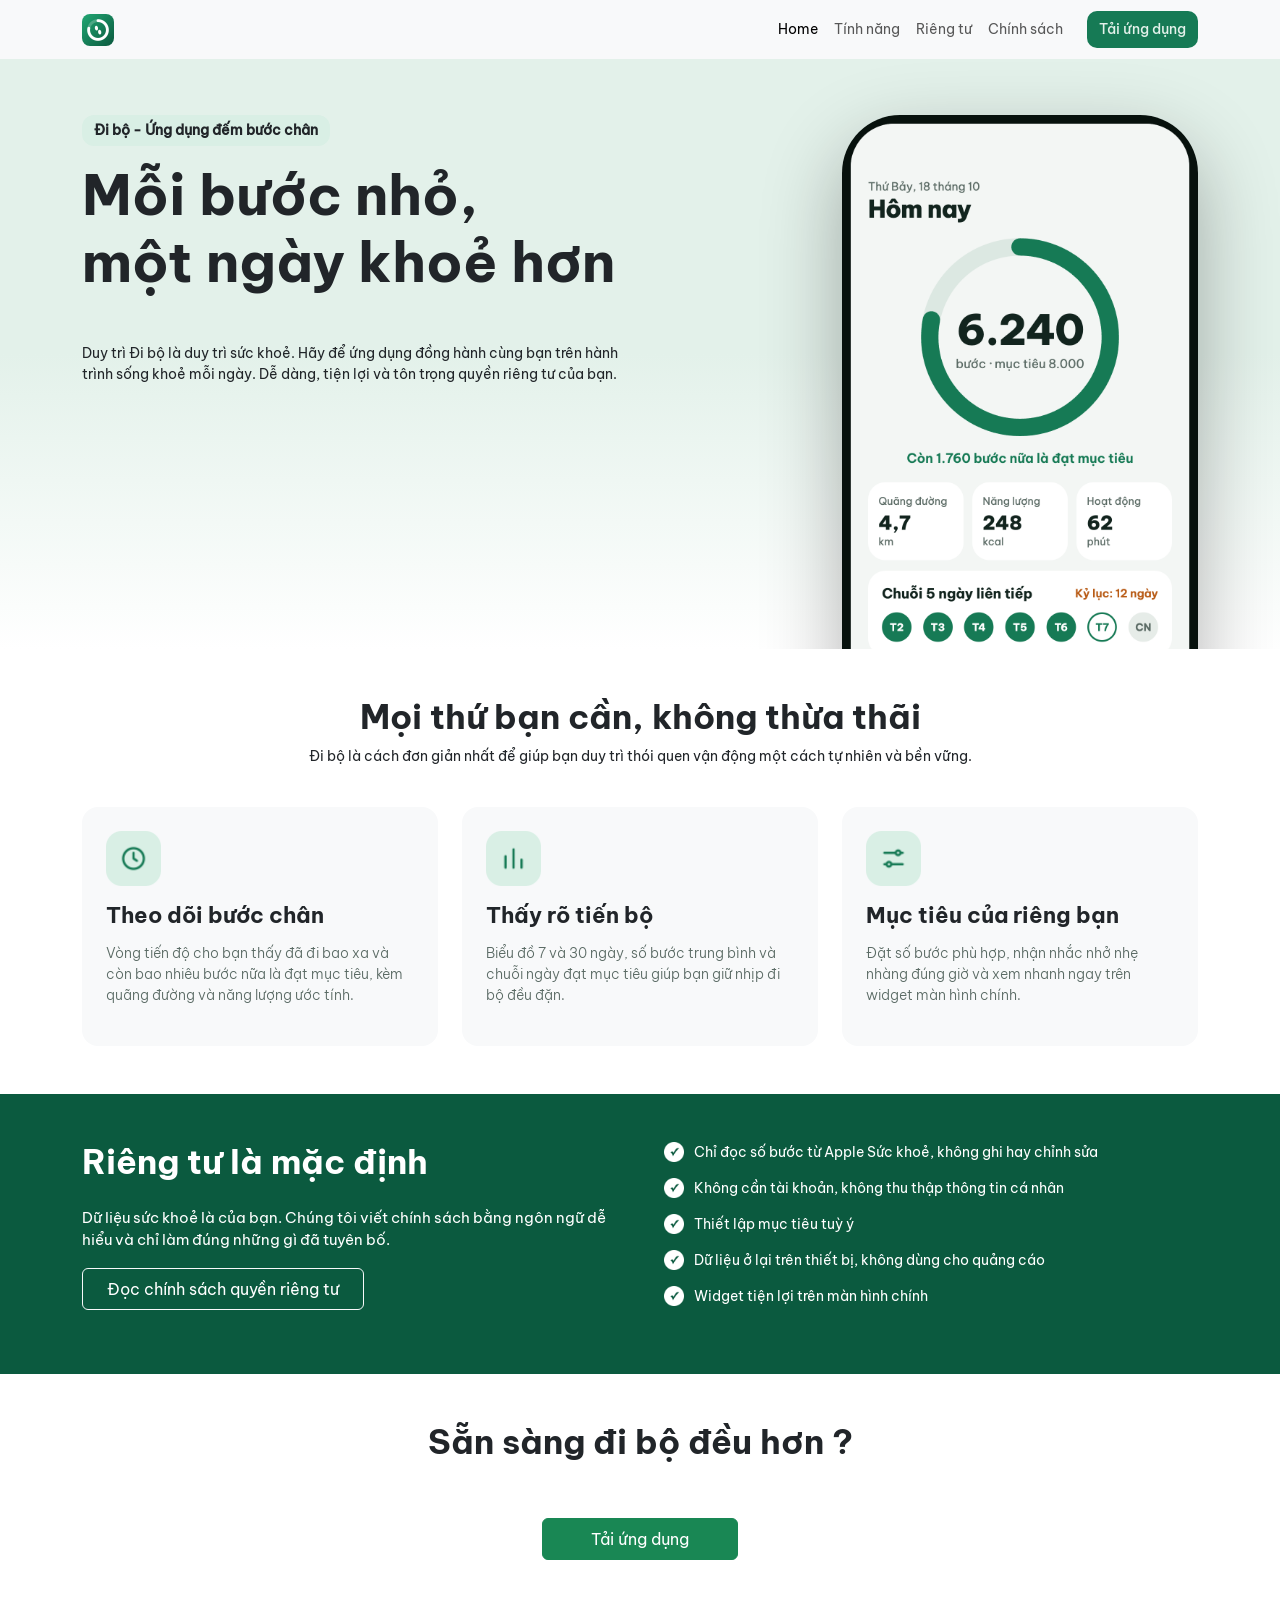
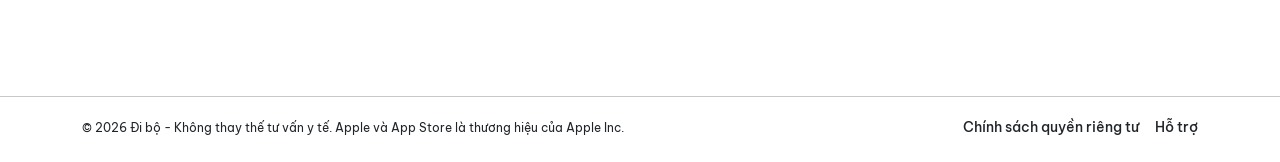
==== index.html @ ef37275b "home page" ====
<!DOCTYPE html>
<html lang="en">

<head>
  <meta charset="UTF-8">
  <meta name="viewport" content="width=device-width, initial-scale=1.0">
  <title>Đi bộ</title>

  <link href="https://cdn.jsdelivr.net/npm/bootstrap@5.3.8/dist/css/bootstrap.min.css" rel="stylesheet"
    integrity="sha384-sRIl4kxILFvY47J16cr9ZwB07vP4J8+LH7qKQnuqkuIAvNWLzeN8tE5YBujZqJLB" crossorigin="anonymous" />
  <link href="assets/css/style.css" rel="stylesheet" type="text/css" />
  <link rel="icon" type="image/x-icon" href="assets/images/dibo-logo.png">

</head>

<body>
  <header>
    <nav class="navbar navbar-expand-lg bg-body-tertiary">
      <div class="container">
        <a class="navbar-brand" href="index.html" title="Trang chủ">
          <img src="assets/images/dibo-logo.png" class="img-fluid logo" alt="Trang chủ" />
        </a>
        <button class="navbar-toggler" type="button" data-bs-toggle="collapse" data-bs-target="#navbarSupportedContent"
          aria-controls="navbarSupportedContent" aria-expanded="false" aria-label="Toggle navigation">
          <span class="navbar-toggler-icon"></span>
        </button>
        <div class="collapse navbar-collapse" id="navbarSupportedContent">
          <ul class="navbar-nav ms-auto mb-2 mb-lg-0">
            <li class="nav-item">
              <a class="nav-link active" aria-current="page" href="index.html">Home</a>
            </li>
            <li class="nav-item">
              <a class="nav-link" href="#">Tính năng</a>
            </li>
            <li class="nav-item">
              <a class="nav-link" href="#">Riêng tư</a>
            </li>
            <li class="nav-item">
              <a class="nav-link" href="privacy.html" title="Chính sách">Chính sách</a>
            </li>
          </ul>
          <div class="d-flex ms-3">
            <a href="#" class="download-mobile-app">Tải ứng dụng</a>
          </div>
        </div>
      </div>
    </nav>
  </header>
  <main class="home-page">
    <section class="hero-banner position-relative">
      <div class="container">
        <div class="row g-4">
          <div class="col-12 col-lg-8">
            <p class="caption"><strong>Đi bộ - Ứng dụng đếm bước chân</strong></p>
            <h1 class="title">
              <span class="d-block">Mỗi bước nhỏ,</span>
              một ngày khoẻ hơn
            </h1>
            <p class="description w-75">
              Duy trì Đi bộ là duy trì sức khoẻ. Hãy để ứng dụng đồng hành cùng bạn trên hành trình sống khoẻ mỗi ngày.
              Dễ dàng, tiện lợi và tôn trọng quyền riêng tư của bạn.
            </p>

          </div>
          <div class="col-12 col-lg-4">
            <div class="banner-image">
              <img src="assets/images/mobile-app-banner.png" class="img-fluid" />
            </div>
          </div>
        </div>
      </div>
    </section>
    <section class="app-utilities py-5">
      <div class="container">
        <div class="row">
          <div class="col-12 mb-4">
            <h2 class="section-title text-center">Mọi thứ bạn cần, không thừa thãi</h2>
            <p class="text-center">
              Đi bộ là cách đơn giản nhất để giúp bạn duy trì thói quen vận động một cách tự nhiên và bền vững.
            </p>
          </div>
        </div>
        <div class="row equal-height">
          <div class="col-12 col-lg-4">
            <div class="utility-item bg-light p-4 rounded-4">
              <div class="utility-icon mb-3">
                <img src="assets/images/follow-daily.png" height="55" class="img-fluid" alt="Follow daily" />
              </div>
              <h4 class="utility-title">Theo dõi bước chân</h4>
              <p class="utility-description">
                Vòng tiến độ cho bạn thấy đã đi bao xa và còn bao nhiêu bước nữa là đạt mục tiêu,
                kèm quãng đường và năng lượng ước tính.
              </p>
            </div>
          </div>
          <div class="col-12 col-lg-4">
            <div class="utility-item bg-light p-4 rounded-4">
              <div class="utility-icon mb-3">
                <img src="assets/images/in-progress.png" height="55" class="img-fluid" alt="Follow daily" />
              </div>
              <h4 class="utility-title">Thấy rõ tiến bộ</h4>
              <p class="utility-description">
                Biểu đồ 7 và 30 ngày, số bước trung bình và chuỗi ngày đạt mục tiêu giúp bạn giữ nhịp đi bộ đều đặn.
              </p>
            </div>
          </div>
          <div class="col-12 col-lg-4">
            <div class="utility-item bg-light p-4 rounded-4">
              <div class="utility-icon mb-3">
                <img src="assets/images/target-yourself.png" height="55" class="img-fluid" alt="Follow daily" />
              </div>
              <h4 class="utility-title">Mục tiêu của riêng bạn</h4>
              <p class="utility-description">
                Đặt số bước phù hợp, nhận nhắc nhở nhẹ nhàng đúng giờ và xem nhanh ngay trên widget màn hình chính.
              </p>
            </div>
          </div>
        </div>
      </div>
    </section>
    <section class="intro-privacy py-5">
      <div class="container">
        <div class="row g-5">
          <div class="col-12 col-lg-6">
            <h2 class="section-title mb-4">
              Riêng tư là mặc định
            </h2>
            <p class="section-description">
              Dữ liệu sức khoẻ là của bạn. Chúng tôi viết chính sách bằng ngôn ngữ dễ hiểu và chỉ làm đúng những gì đã
              tuyên bố.
            </p>
            <p>
              <a href="privacy.html" class="privacy-policy-link text-white btn btn-outline-light py-2 px-4">
                Đọc chính sách quyền riêng tư
              </a>
            </p>
          </div>
          <div class="col-lg-6 col-12">
            <div class="app-check-list">
              <ul>
                <li>
                  Chỉ đọc số bước từ Apple Sức khoẻ, không ghi hay chỉnh sửa
                </li>
                <li>
                  Không cần tài khoản, không thu thập thông tin cá nhân
                </li>
                <li>
                  Thiết lập mục tiêu tuỳ ý
                </li>
                <li>
                  Dữ liệu ở lại trên thiết bị, không dùng cho quảng cáo
                </li>
                <li>
                  Widget tiện lợi trên màn hình chính
                </li>
              </ul>
            </div>
          </div>
        </div>
      </div>
    </section>
    <section class="download-app py-5">
      <div class="container">
        <div class="row">
          <div class="col-12">
            <h2 class="section-title text-center">Sẵn sàng đi bộ đều hơn ?</h2>
          </div>
        </div>
        <div class="row justify-content-center my-5">
          <div class="col-12 col-md-4 col-lg-3 text-center">
            <a href="#" class="download-app btn btn-success px-5 py-2">Tải ứng dụng</a>
          </div>
        </div>
      </div>
    </section>
  </main>
  <footer>
    <div class="footer-bottom py-4">
      <hr>
      <div class="container">
        <div class="row">
          <div class="col-12 col-md-6">
            <p class="mb-0 mt-1">
              <small>
                &copy; 2026 Đi bộ - Không thay thế tư vấn y tế. Apple và App Store là thương hiệu của Apple Inc.
              </small>
            </p>
          </div>
          <div class="col-12 col-md-6">
            <div class="d-block d-sm-block d-md-flex justify-content-end gap-3 mt-1">
              <p class="mb-0">
                <a href="privacy.html" class="privacy-policy-link text-dark">
                  <span>Chính sách quyền riêng tư</span>
                </a>
              </p>
              <p class="mb-0">
                <a href="mailto:dinhduytoan2207@gmail.com" class="privacy-policy-link text-dark">
                  <span>Hỗ trợ</span>
                </a>
              </p>
            </div>
          </div>
        </div>
      </div>
    </div>
  </footer>


  <script src="https://ajax.googleapis.com/ajax/libs/jquery/3.7.1/jquery.min.js"></script>
  <script src="https://cdn.jsdelivr.net/npm/@popperjs/core@2.11.8/dist/umd/popper.min.js"
    integrity="sha384-I7E8VVD/ismYTF4hNIPjVp/Zjvgyol6VFvRkX/vR+Vc4jQkC+hVqc2pM8ODewa9r"
    crossorigin="anonymous"></script>
  <script src="https://cdn.jsdelivr.net/npm/bootstrap@5.3.8/dist/js/bootstrap.min.js"
    integrity="sha384-G/EV+4j2dNv+tEPo3++6LCgdCROaejBqfUeNjuKAiuXbjrxilcCdDz6ZAVfHWe1Y"
    crossorigin="anonymous"></script>

  <script src="assets/js/app.js"></script>
</body>

</html>
---- assets/css/style.css ----
@font-face {
    font-family: "BeVietnamPro";
    src: url(../fonts/BeVietnamPro-Regular.ttf) format("truetype");
    font-weight: 400;
    font-style: normal;
}

@font-face {
    font-family: "BeVietnamPro-Medium";
    src: url(../fonts/BeVietnamPro-Medium.ttf) format("truetype");
    font-weight: 500;
    font-style: normal;
}

@font-face {
    font-family: "BeVietnamPro-Bold";
    src: url(../fonts/BeVietnamPro-Bold.ttf) format("truetype");
    font-weight: 600;
    font-style: normal;
}

@font-face {
    font-family: "BeVietnamPro-Light";
    src: url(../fonts/BeVietnamPro-Light.ttf) format("truetype");
    font-weight: 300;
    font-style: normal;
}


body {
    font-family: "BeVietnamPro";
    font-weight: 400;
    font-size: 14px;
}

.logo {
    height: 32px;
    width: auto;
    border-radius: 8px;
}

.download-mobile-app {
    padding: 8px 12px;
    border-radius: 10px;
    background: #167A55;
    color: #e3f1ea !important;
    text-decoration: none;
    font-family: "BeVietnamPro-Medium";
    transition: all .3s ease;
}

.download-mobile-app:hover {
    color: #fff !important;
    background: #044c2f;
}

/* .home-page {} */

.home-page .hero-banner {
    background: linear-gradient(to bottom, #e3f1ea 50%, #fff);
    padding-top: 3.5rem;
    padding-bottom: 3.5rem;
    height: 590px;
    overflow-y: hidden;
}

.home-page .hero-banner .caption {
    font-family: "BeVietnamPro-Medium";
    padding: 5px 12px;
    background: #D9EFE5;
    border-radius: 12px;
    display: inline-block;
    margin-bottom: 15px;
}

.home-page .hero-banner .title {
    font-family: "BeVietnamPro-Bold";
    font-size: 56px;
    margin-bottom: 3rem;
}

.home-page .hero-banner .banner-image img {
    border-top-left-radius: 58px;
    border-top-right-radius: 58px;
    box-shadow: 0 30px 80px rgba(0, 0, 0, 0.3);
}

.home-page .section-title {
    font-size: 34px;
    font-family: "BeVietnamPro-Bold";
}

.home-page .section-description {
    font-size: 15px;
}

.home-page .app-utilities .utility-item .utility-icon img {
    height: 55px;
}

.home-page .app-utilities .utility-item .utility-title {
    font-size: 22px;
    font-family: "BeVietnamPro-Bold";
    margin-bottom: 15px;
}

.home-page .app-utilities .utility-item .utility-description {
    font-size: 14px;
    font-family: "BeVietnamPro-Light";
    color: #5b6b65;
}

.home-page .app-utilities .utility-item {
    transition: all .5s ease;
}

.home-page .app-utilities .utility-item:hover {
    box-shadow: 0 15px 30px rgba(0, 0, 0, 0.15);
}

.equal-height .col-12 {
    display: flex;
    flex: 1 1 0;
}

.intro-privacy {
    background: #0b5a3f;
    color: #ffffff;
}

.intro-privacy .privacy-policy-link:hover {
    background-color: transparent !important;
    text-decoration: underline;
}

.intro-privacy .app-check-list ul {
    list-style-type: none;
    padding: 0;
}

.intro-privacy .app-check-list ul li {
    margin-bottom: 15px;
    position: relative;
    padding-left: 30px;
}

.intro-privacy .app-check-list ul li::before {
    content: "";
    width: 20px;
    height: 20px;
    background: url(../images/checklist-icon.png) no-repeat;
    left: 0;
    top: 0;
    position: absolute;
    background-size: cover;
    background-position: center;
}

.privacy-page {}

footer .footer-bottom a {
    text-decoration: none;
    font-family: "BeVietnamPro-Medium";
    color: #212529;
}

footer .footer-bottom a:hover {
    text-decoration: underline;
}
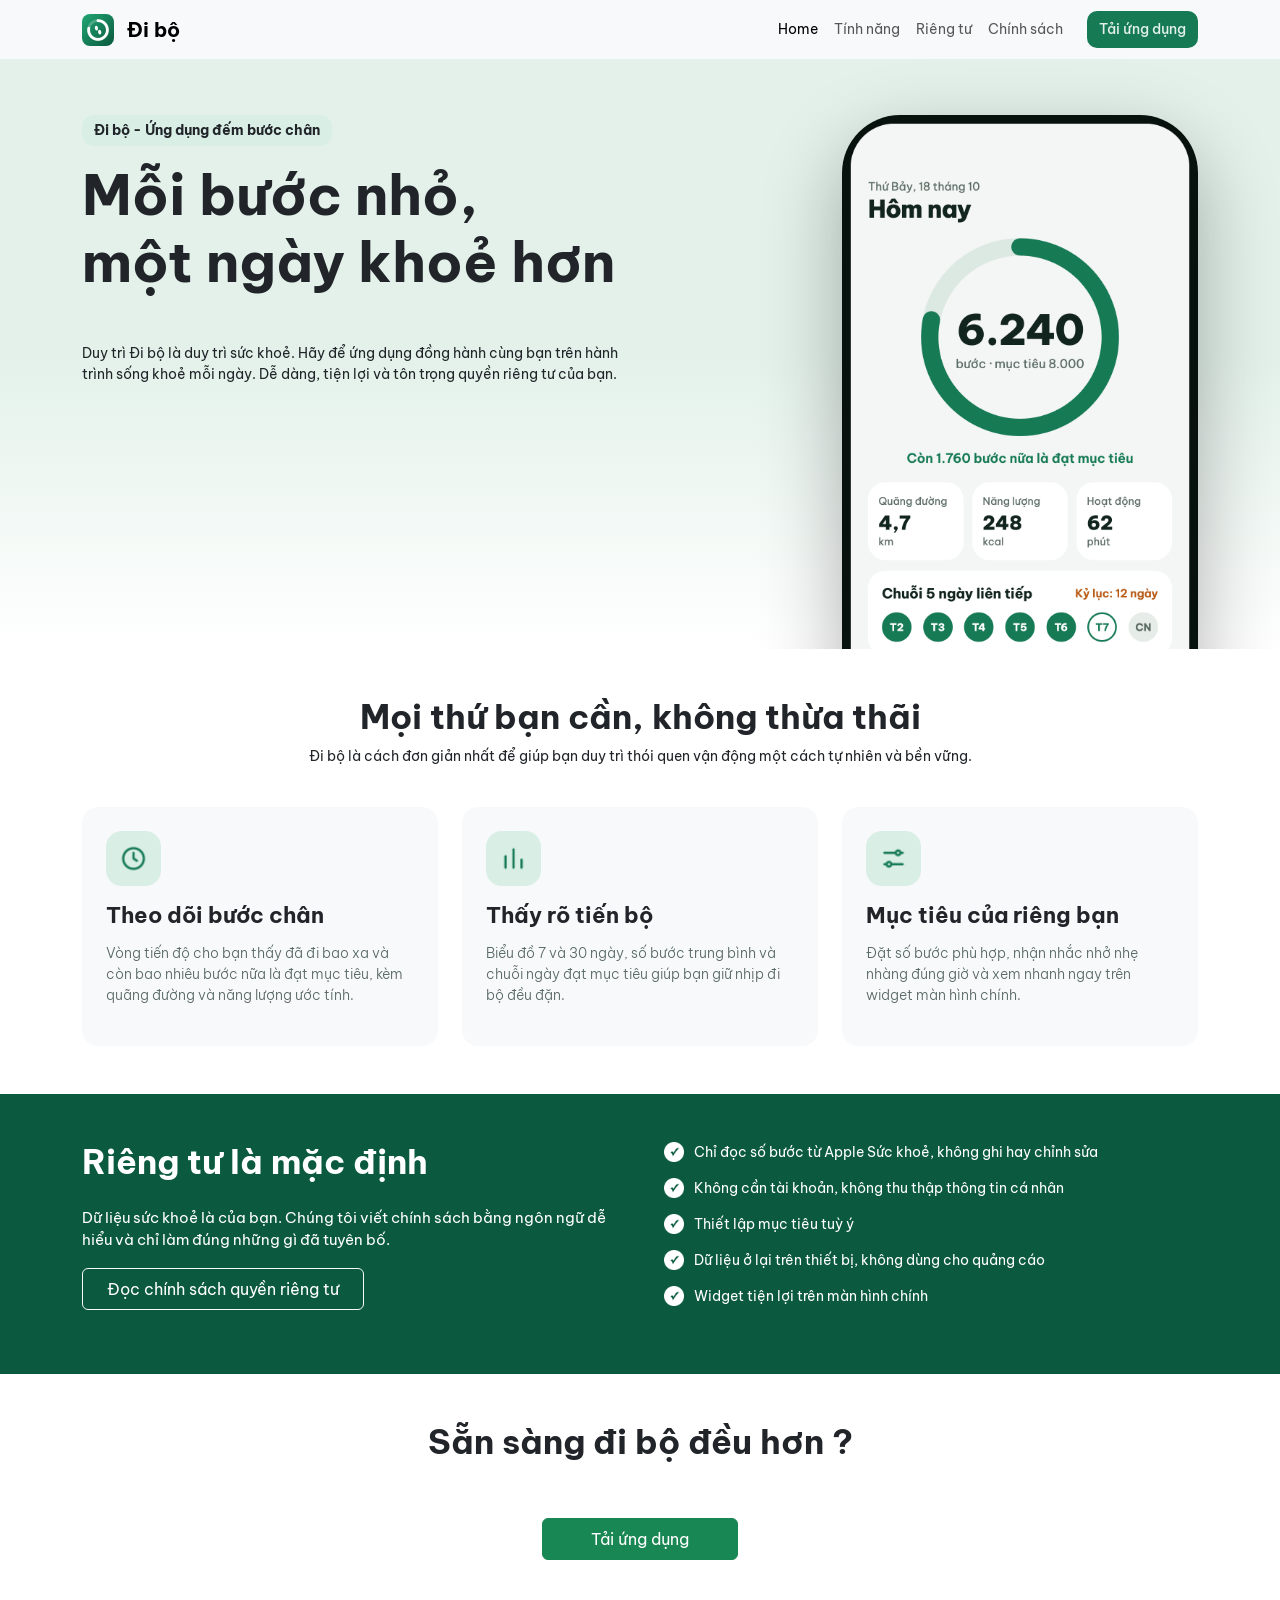
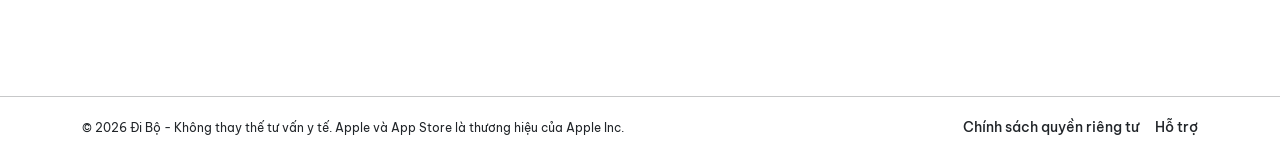
==== commit 83ad0312: "fix home page, update privacy" ====
--- a/index.html
+++ b/index.html
@@ -19,6 +19,7 @@
       <div class="container">
         <a class="navbar-brand" href="index.html" title="Trang chủ">
           <img src="assets/images/dibo-logo.png" class="img-fluid logo" alt="Trang chủ" />
+          <span>Đi bộ</span>
         </a>
         <button class="navbar-toggler" type="button" data-bs-toggle="collapse" data-bs-target="#navbarSupportedContent"
           aria-controls="navbarSupportedContent" aria-expanded="false" aria-label="Toggle navigation">
@@ -182,7 +183,7 @@
           <div class="col-12 col-md-6">
             <p class="mb-0 mt-1">
               <small>
-                &copy; 2026 Đi bộ - Không thay thế tư vấn y tế. Apple và App Store là thương hiệu của Apple Inc.
+                &copy; 2026 Đi Bộ - Không thay thế tư vấn y tế. Apple và App Store là thương hiệu của Apple Inc.
               </small>
             </p>
           </div>
--- a/assets/css/style.css
+++ b/assets/css/style.css
@@ -33,10 +33,25 @@
     font-size: 14px;
 }
 
+strong {
+    font-family: "BeVietnamPro-Bold";
+}
+
+button {
+    font-size: 14px !important;
+}
+
 .logo {
     height: 32px;
     width: auto;
     border-radius: 8px;
+}
+
+.navbar-brand span {
+    font-family: "BeVietnamPro-Bold";
+    display: inline-block;
+    vertical-align: middle;
+    margin-left: 8px;
 }
 
 .download-mobile-app {
@@ -156,7 +171,110 @@
     background-position: center;
 }
 
-.privacy-page {}
+.privacy-page {
+    background: linear-gradient(to bottom, #e3f1ea 20%, #fff 80%);
+}
+
+.hero-privacy .breadcrumb {
+    text-align: left !important;
+    padding-top: 30px;
+    list-style-type: none;
+    color: #5b6b65;
+    font-size: 12px;
+}
+
+.hero-privacy h1 {
+    margin-bottom: 0;
+    padding-bottom: 0;
+    font-family: "BeVietnamPro-Bold";
+    font-size: 52px;
+}
+
+.hero-privacy .breadcrumb li {
+    padding-right: 8px;
+}
+
+.hero-privacy .breadcrumb li a {
+    text-decoration: none;
+    color: #212529;
+}
+
+.hero-privacy .summary-privacy {
+    width: 50%;
+    padding: 10px;
+    border-radius: 10px;
+    background-color: #fff;
+    border-left: 3px solid #0b5a3f;
+    font-family: 14px;
+    margin-bottom: 50px;
+}
+
+.privacy-page h2 {
+    font-family: "BeVietnamPro-Bold";
+    font-size: 26px;
+    margin-top: 3rem;
+    margin-bottom: 1.5rem;
+}
+
+.privacy-page p {
+    font-family: "BeVietnamPro-Light";
+    /* font-size: 15px; */
+    line-height: 26px;
+    margin-bottom: 1rem;
+}
+
+.privacy-page ul {
+    margin-bottom: 1rem;
+}
+
+.privacy-page li {
+    margin-bottom: 10px;
+}
+
+.sidebar-privacy {
+    position: sticky;
+    /* width: 20%; */
+    top: 0;
+}
+
+.sidebar-privacy .list-group {
+    margin-top: 15px;
+}
+
+.sidebar-privacy .list-group-item {
+    padding-left: 0;
+}
+
+.sidebar-privacy .list-group-item {
+    background-color: transparent !important;
+    border: none;
+    padding: 8px 10px;
+    border-radius: 5px !important;
+    font-family: "BeVietnamPro-Medium";
+}
+
+.sidebar-privacy .list-group-item a {
+    text-decoration: none;
+    color: #3b4f48;
+    display: block;
+}
+
+.sidebar-privacy .list-group-item.active {
+    background-color: #D9EFE5 !important;
+
+}
+
+.sidebar-privacy .list-group-item.active a {
+    color: #0b5a3f !important;
+}
+
+.sidebar-privacy h4 {
+    font-size: 16px;
+    text-transform: uppercase;
+    color: #5b6b65;
+    font-family: "BeVietnamPro-Medium";
+}
+
 
 footer .footer-bottom a {
     text-decoration: none;
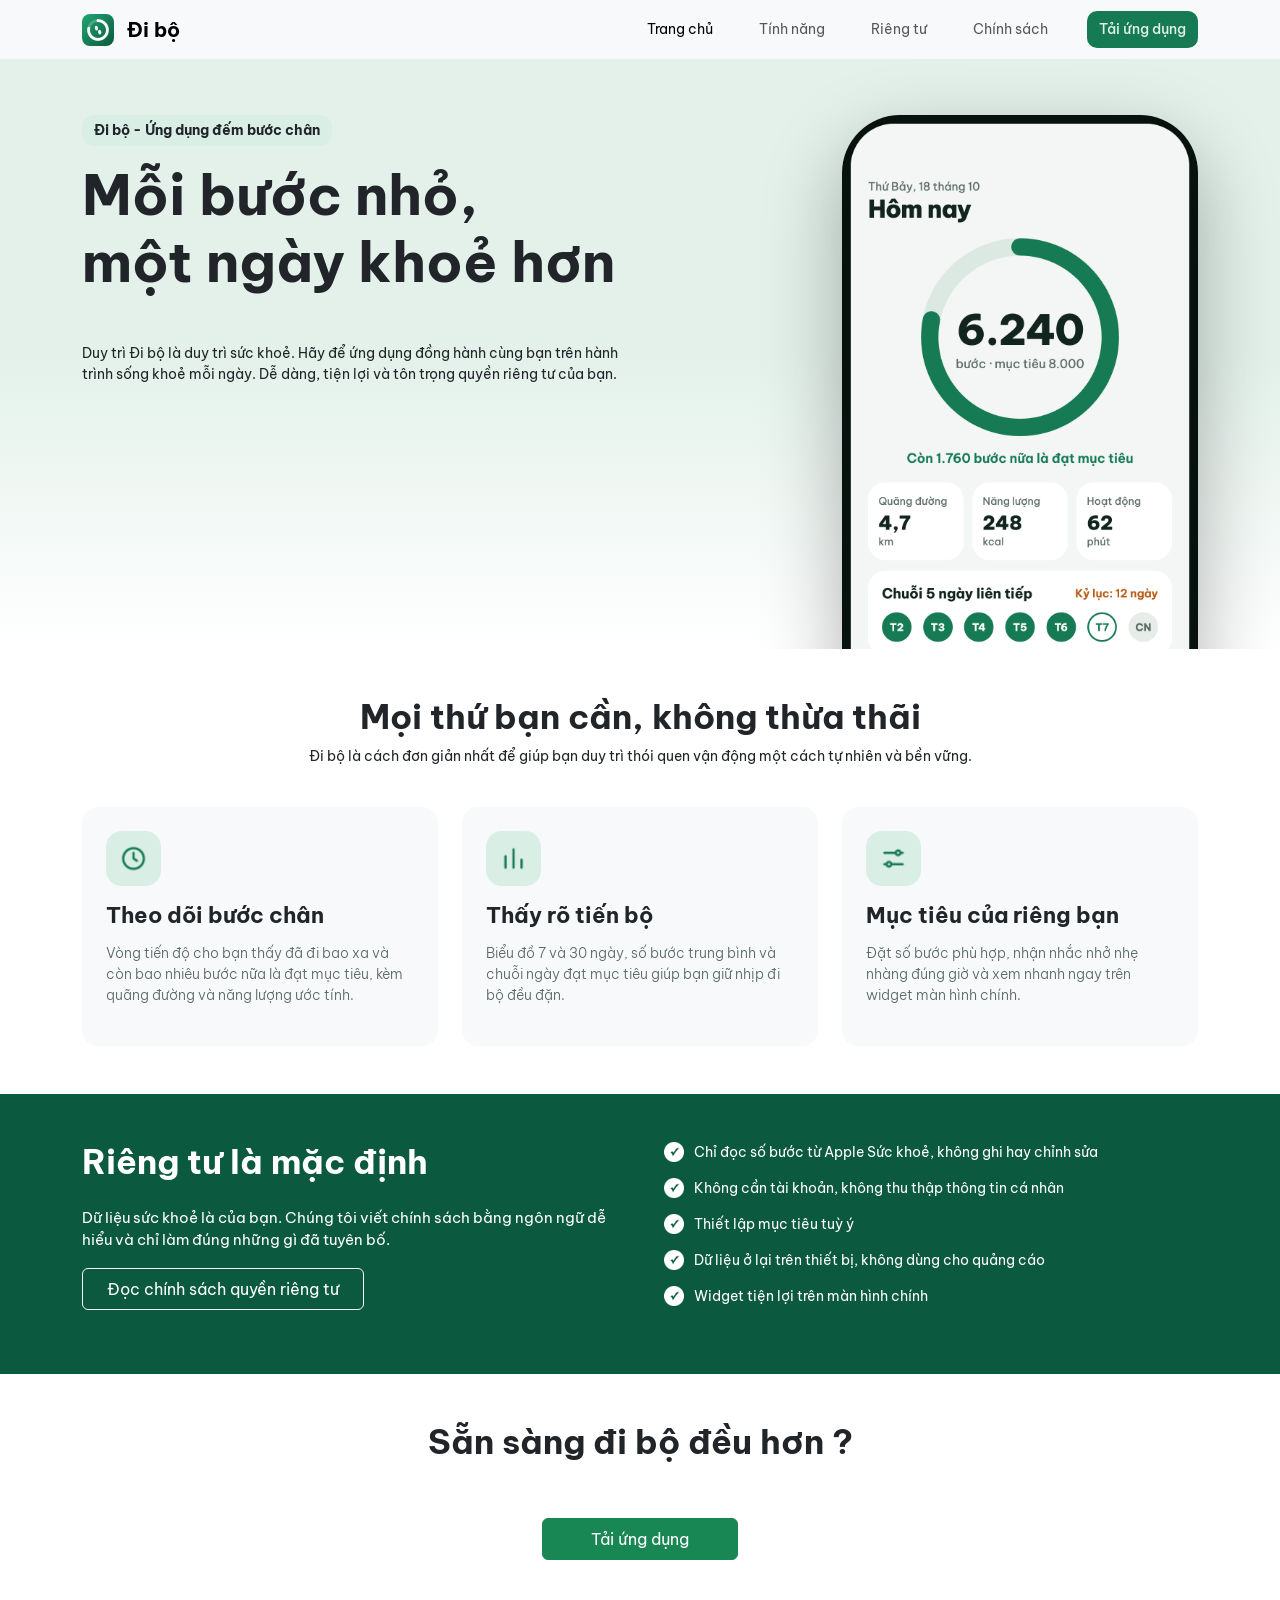
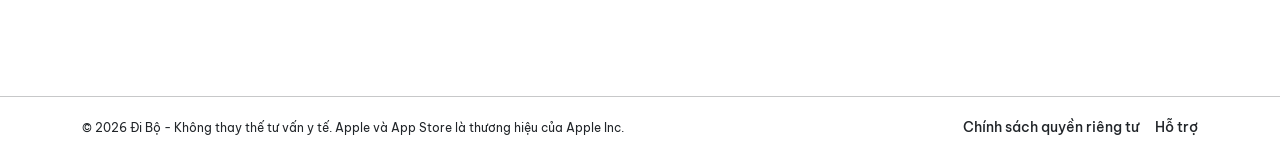
==== commit c647fd75: "update language, privacy" ====
--- a/index.html
+++ b/index.html
@@ -4,7 +4,7 @@
 <head>
   <meta charset="UTF-8">
   <meta name="viewport" content="width=device-width, initial-scale=1.0">
-  <title>Đi bộ</title>
+  <title>Đi Bộ</title>
 
   <link href="https://cdn.jsdelivr.net/npm/bootstrap@5.3.8/dist/css/bootstrap.min.css" rel="stylesheet"
     integrity="sha384-sRIl4kxILFvY47J16cr9ZwB07vP4J8+LH7qKQnuqkuIAvNWLzeN8tE5YBujZqJLB" crossorigin="anonymous" />
@@ -28,20 +28,20 @@
         <div class="collapse navbar-collapse" id="navbarSupportedContent">
           <ul class="navbar-nav ms-auto mb-2 mb-lg-0">
             <li class="nav-item">
-              <a class="nav-link active" aria-current="page" href="index.html">Home</a>
-            </li>
-            <li class="nav-item">
-              <a class="nav-link" href="#">Tính năng</a>
-            </li>
-            <li class="nav-item">
-              <a class="nav-link" href="#">Riêng tư</a>
+              <a class="nav-link active" aria-current="page" href="index.html" title="Trang chủ">Trang chủ</a>
+            </li>
+            <li class="nav-item">
+              <a class="nav-link" href="#app-utilities" title="Tính năng">Tính năng</a>
+            </li>
+            <li class="nav-item">
+              <a class="nav-link" href="#intro-privacy" title="Riêng tư">Riêng tư</a>
             </li>
             <li class="nav-item">
               <a class="nav-link" href="privacy.html" title="Chính sách">Chính sách</a>
             </li>
           </ul>
           <div class="d-flex ms-3">
-            <a href="#" class="download-mobile-app">Tải ứng dụng</a>
+            <a href="#app-store-link" class="download-mobile-app">Tải ứng dụng</a>
           </div>
         </div>
       </div>
@@ -71,7 +71,7 @@
         </div>
       </div>
     </section>
-    <section class="app-utilities py-5">
+    <section class="app-utilities py-5" id="app-utilities">
       <div class="container">
         <div class="row">
           <div class="col-12 mb-4">
@@ -119,7 +119,7 @@
         </div>
       </div>
     </section>
-    <section class="intro-privacy py-5">
+    <section class="intro-privacy py-5" id="intro-privacy">
       <div class="container">
         <div class="row g-5">
           <div class="col-12 col-lg-6">
@@ -160,7 +160,7 @@
         </div>
       </div>
     </section>
-    <section class="download-app py-5">
+    <section class="download-app py-5" id="app-store-link">
       <div class="container">
         <div class="row">
           <div class="col-12">
--- a/assets/css/style.css
+++ b/assets/css/style.css
@@ -52,6 +52,10 @@
     display: inline-block;
     vertical-align: middle;
     margin-left: 8px;
+}
+
+.navbar-nav li {
+    margin: 0 15px;
 }
 
 .download-mobile-app {
